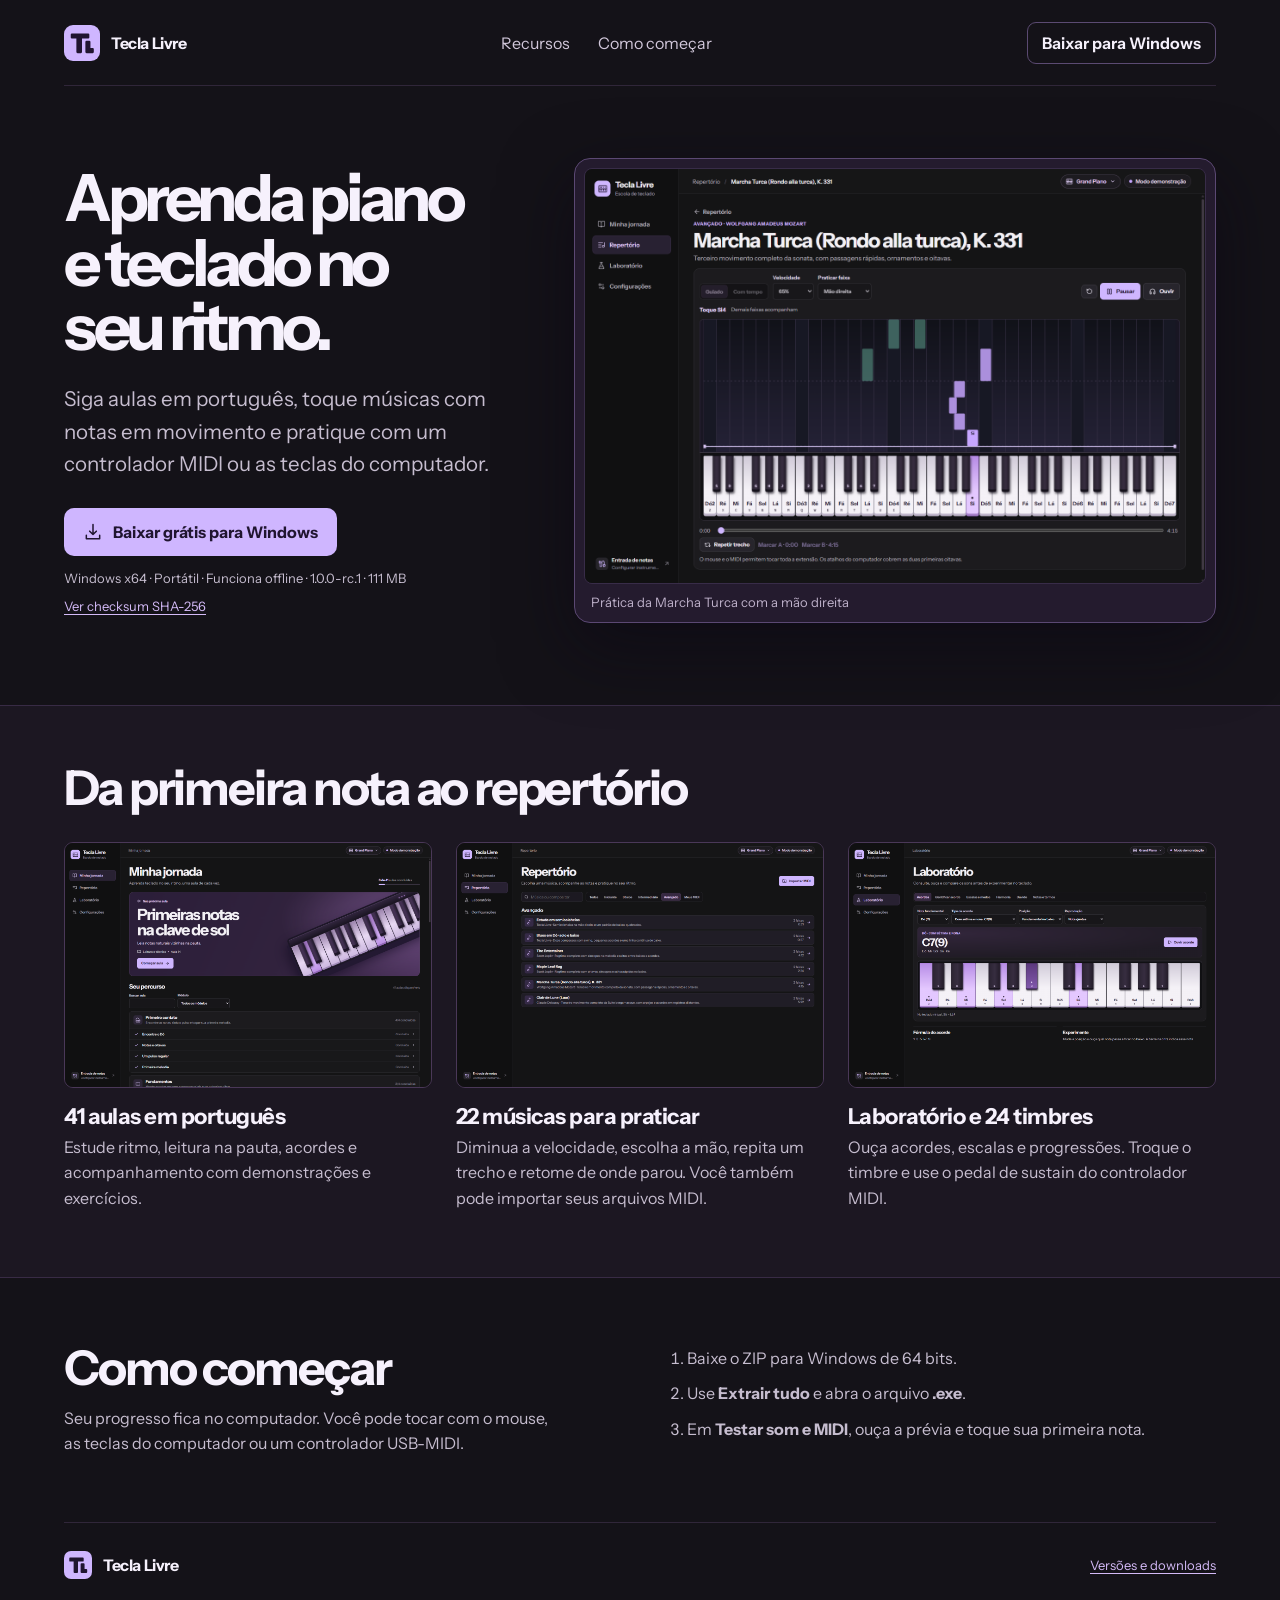
==== index.html @ a02092b2 "Publica o site de distribuição do Tecla Livre" ====
<!doctype html>
<html lang="pt-BR">
<head>
  <meta charset="utf-8">
  <meta name="viewport" content="width=device-width, initial-scale=1">
  <meta name="theme-color" content="#141218">
  <meta name="description" content="Aprenda piano e teclado com 41 aulas em português, repertório guiado e suporte a MIDI. Baixe grátis para Windows.">
  <title>Tecla Livre — Piano e teclado para Windows</title>
  <link rel="icon" type="image/svg+xml" href="assets/marca.svg">
  <link rel="stylesheet" href="styles.css">
  <script src="release-info.js" defer></script>
  <script src="site.js" defer></script>
</head>
<body>
  <header class="site-header wrap">
    <a class="brand" href="#inicio"><img src="assets/marca.svg" width="36" height="36" alt=""> Tecla Livre</a>
    <nav aria-label="Navegação">
      <a href="#recursos">Recursos</a>
      <a href="#instalacao">Como começar</a>
    </nav>
    <a class="header-download" href="#baixar">Baixar para Windows</a>
  </header>

  <main id="inicio">
    <section class="hero wrap" aria-labelledby="title">
      <div class="hero-copy" id="baixar">
        <h1 id="title">Aprenda piano e teclado no seu ritmo.</h1>
        <p>Siga aulas em português, toque músicas com notas em movimento e pratique com um controlador MIDI ou as teclas do computador.</p>
        <a class="download" data-download href="#instalacao">
          <svg width="20" height="20" viewBox="0 0 24 24" fill="none" stroke="currentColor" stroke-width="1.8" stroke-linecap="round" stroke-linejoin="round" aria-hidden="true"><path d="M12 3v12m-4-4 4 4 4-4M4 16v4h16v-4"/></svg>
          Baixar grátis para Windows
        </a>
        <p class="download-meta">Windows x64 · Portátil · Funciona offline <span data-version></span></p>
        <a class="text-link" data-checksum href="#instalacao">Ver checksum SHA-256</a>
      </div>
      <figure class="hero-image">
        <img src="assets/marcha-turca.png" width="1440" height="960" alt="Marcha Turca em modo guiado, com notas coloridas descendo sobre o teclado virtual">
        <figcaption>Prática da Marcha Turca com a mão direita</figcaption>
      </figure>
    </section>

    <section class="features" id="recursos">
      <div class="wrap">
        <h2>Da primeira nota ao repertório</h2>
        <div class="feature-grid">
          <article>
            <img src="assets/jornada.png" width="1440" height="960" loading="lazy" alt="Minha jornada, com aulas organizadas por módulos e progresso salvo">
            <h3>41 aulas em português</h3>
            <p>Estude ritmo, leitura na pauta, acordes e acompanhamento com demonstrações e exercícios.</p>
          </article>
          <article>
            <img src="assets/repertorio.png" width="1440" height="960" loading="lazy" alt="Repertório avançado com peças de Mozart, Debussy e Scott Joplin">
            <h3>22 músicas para praticar</h3>
            <p>Diminua a velocidade, escolha a mão, repita um trecho e retome de onde parou. Você também pode importar seus arquivos MIDI.</p>
          </article>
          <article>
            <img src="assets/acordes.png" width="1440" height="960" loading="lazy" alt="Laboratório com acorde de Dó com sétima e nona destacado no teclado">
            <h3>Laboratório e 24 timbres</h3>
            <p>Ouça acordes, escalas e progressões. Troque o timbre e use o pedal de sustain do controlador MIDI.</p>
          </article>
        </div>
      </div>
    </section>

    <section class="install wrap" id="instalacao" aria-labelledby="install-title">
      <div>
        <h2 id="install-title">Como começar</h2>
        <p>Seu progresso fica no computador. Você pode tocar com o mouse, as teclas do computador ou um controlador USB-MIDI.</p>
      </div>
      <ol>
        <li>Baixe o ZIP para Windows de 64 bits.</li>
        <li>Use <strong>Extrair tudo</strong> e abra o arquivo <strong>.exe</strong>.</li>
        <li>Em <strong>Testar som e MIDI</strong>, ouça a prévia e toque sua primeira nota.</li>
      </ol>
    </section>
  </main>
  <footer class="site-footer wrap"><a class="brand" href="#inicio"><img src="assets/marca.svg" width="28" height="28" alt=""> Tecla Livre</a><a class="text-link" data-release href="#baixar">Versões e downloads</a></footer>
</body>
</html>
---- styles.css ----
@font-face { font-family: Instrument Sans; src: url("assets/instrument-sans.woff2") format("woff2"); font-weight: 400 900; font-display: swap; }
:root { color-scheme: dark; font-family: "Instrument Sans", system-ui, sans-serif; background: #141218; color: #f6f1fc; scroll-behavior: smooth; }
* { box-sizing: border-box; }
body { margin: 0; }
a { color: inherit; text-decoration: none; }
a:focus-visible { outline: 3px solid #ddcaff; outline-offset: 5px; }
img { display: block; max-width: 100%; }
.wrap { width: min(90%, 1280px); margin-inline: auto; }
.site-header, .site-footer { display: flex; align-items: center; gap: 32px; justify-content: space-between; min-height: 86px; }
.site-header { border-bottom: 1px solid #302639; }
.site-header nav { display: flex; gap: 28px; color: #d1c7da; white-space: nowrap; }
.site-header nav a:hover, .text-link:hover { color: #fff; }
.brand { display: inline-flex; align-items: center; gap: 11px; font-weight: 750; white-space: nowrap; letter-spacing: -.025em; }
.header-download { border: 1px solid #5b4a72; border-radius: 9px; padding: 10px 14px; font-weight: 650; }
.header-download:hover { background: #30233f; }
.hero { display: grid; grid-template-columns: minmax(0, 5fr) minmax(0, 7fr); gap: clamp(28px, 4vw, 68px); align-items: center; padding: 68px 0 78px; }
.hero-copy { padding: 12px 0; }
h1, h2, h3, p, figure { margin: 0; }
h1, h2, h3 { text-wrap: balance; }
h1 { font-size: clamp(44px, 5.1vw, 77px); line-height: .99; letter-spacing: -.068em; font-weight: 780; }
h2 { font-size: clamp(32px, 4vw, 48px); line-height: 1.06; letter-spacing: -.044em; }
p, ol { line-height: 1.6; color: #c6bdcf; }
.hero-copy > p:first-of-type { font-size: clamp(16px, 1.6vw, 21px); margin: 23px 0 27px; max-width: 38ch; }
.download { display: inline-flex; align-items: center; gap: 10px; padding: 14px 19px; border-radius: 10px; background: #cfb6ff; color: #201530; font-weight: 760; }
.download:hover { background: #e2d0ff; }
.hero-copy .download-meta { font-size: 13px; margin: 12px 0 6px; }
.text-link { font-size: 13px; color: #d4baf7; text-underline-offset: 3px; text-decoration: underline; }
.hero-image { padding: 9px 9px 0; border: 1px solid #5b4873; border-radius: 16px; background: #241b2e; box-shadow: 0 23px 70px #0b071390; }
.hero-image img { width: 100%; height: auto; border-radius: 8px; border: 1px solid #382c48; }
.hero-image figcaption { padding: 10px 7px 12px; color: #beb1ca; font-size: 13px; }
.features { padding: 57px 0 65px; background: #1c1722; border-block: 1px solid #382b45; }
.features h2 { margin-bottom: 28px; }
.feature-grid { display: grid; grid-template-columns: repeat(3, minmax(0, 1fr)); gap: 24px; }
.feature-grid article img { width: 100%; height: auto; border: 1px solid #4a3858; border-radius: 9px; }
.feature-grid h3 { font-size: 22px; letter-spacing: -.023em; margin: 15px 0 5px; }
.install { display: grid; grid-template-columns: 1fr 1fr; gap: 52px; padding: 65px 0; align-items: start; }
.install p { margin-top: 12px; max-width: 45ch; }
.install ol { margin: 0; padding: 3px 0 0 21px; }
.install li + li { margin-top: 10px; }
.site-footer { border-top: 1px solid #302639; }
@media (max-width: 850px) {
  .site-header nav { display: none; }
  .hero { grid-template-columns: 1fr; padding: 35px 0 44px; }
  .hero-copy > p:first-of-type { max-width: 52ch; }
  .feature-grid { grid-template-columns: 1fr; gap: 28px; }
  .features { padding: 39px 0 45px; }
  .install { grid-template-columns: 1fr; gap: 16px; padding: 42px 0; }
}
@media (max-width: 400px) { .header-download { font-size: 13px; padding-inline: 8px; } .site-header { gap: 12px; } }
@media (prefers-reduced-motion: reduce) { :root { scroll-behavior: auto; } }
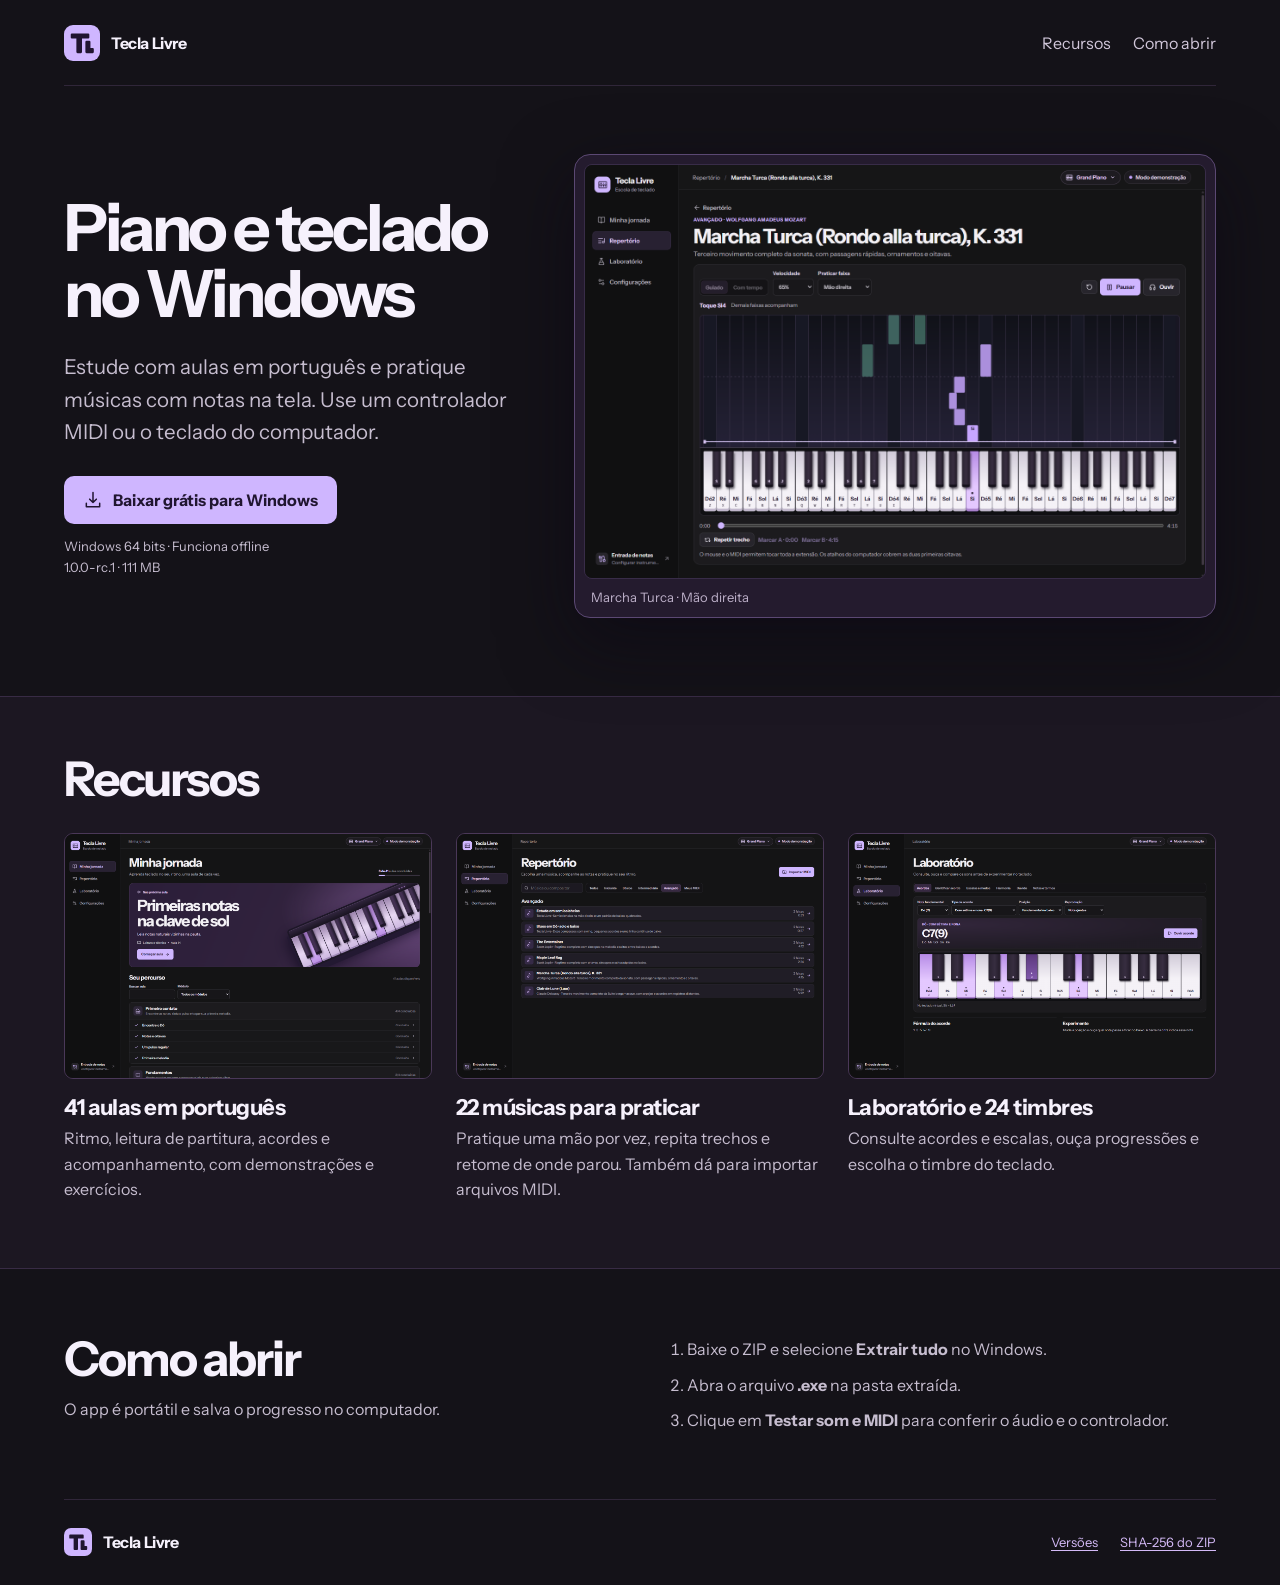
==== commit d85a9032: "Simplifica o texto da página de download" ====
--- a/index.html
+++ b/index.html
@@ -4,7 +4,7 @@
   <meta charset="utf-8">
   <meta name="viewport" content="width=device-width, initial-scale=1">
   <meta name="theme-color" content="#141218">
-  <meta name="description" content="Aprenda piano e teclado com 41 aulas em português, repertório guiado e suporte a MIDI. Baixe grátis para Windows.">
+  <meta name="description" content="App gratuito de piano e teclado para Windows. Inclui 41 aulas em português, 22 músicas para praticar e suporte a controladores MIDI.">
   <title>Tecla Livre — Piano e teclado para Windows</title>
   <link rel="icon" type="image/svg+xml" href="assets/marca.svg">
   <link rel="stylesheet" href="styles.css">
@@ -16,47 +16,46 @@
     <a class="brand" href="#inicio"><img src="assets/marca.svg" width="36" height="36" alt=""> Tecla Livre</a>
     <nav aria-label="Navegação">
       <a href="#recursos">Recursos</a>
-      <a href="#instalacao">Como começar</a>
+      <a href="#instalacao">Como abrir</a>
     </nav>
-    <a class="header-download" href="#baixar">Baixar para Windows</a>
   </header>
 
   <main id="inicio">
     <section class="hero wrap" aria-labelledby="title">
-      <div class="hero-copy" id="baixar">
-        <h1 id="title">Aprenda piano e teclado no seu ritmo.</h1>
-        <p>Siga aulas em português, toque músicas com notas em movimento e pratique com um controlador MIDI ou as teclas do computador.</p>
+      <div class="hero-copy">
+        <h1 id="title">Piano e teclado no Windows</h1>
+        <p>Estude com aulas em português e pratique músicas com notas na tela. Use um controlador MIDI ou o teclado do computador.</p>
         <a class="download" data-download href="#instalacao">
           <svg width="20" height="20" viewBox="0 0 24 24" fill="none" stroke="currentColor" stroke-width="1.8" stroke-linecap="round" stroke-linejoin="round" aria-hidden="true"><path d="M12 3v12m-4-4 4 4 4-4M4 16v4h16v-4"/></svg>
           Baixar grátis para Windows
         </a>
-        <p class="download-meta">Windows x64 · Portátil · Funciona offline <span data-version></span></p>
-        <a class="text-link" data-checksum href="#instalacao">Ver checksum SHA-256</a>
+        <p class="download-meta">Windows 64 bits · Funciona offline</p>
+        <p class="download-version" data-version></p>
       </div>
       <figure class="hero-image">
         <img src="assets/marcha-turca.png" width="1440" height="960" alt="Marcha Turca em modo guiado, com notas coloridas descendo sobre o teclado virtual">
-        <figcaption>Prática da Marcha Turca com a mão direita</figcaption>
+        <figcaption>Marcha Turca · Mão direita</figcaption>
       </figure>
     </section>
 
     <section class="features" id="recursos">
       <div class="wrap">
-        <h2>Da primeira nota ao repertório</h2>
+        <h2>Recursos</h2>
         <div class="feature-grid">
           <article>
             <img src="assets/jornada.png" width="1440" height="960" loading="lazy" alt="Minha jornada, com aulas organizadas por módulos e progresso salvo">
             <h3>41 aulas em português</h3>
-            <p>Estude ritmo, leitura na pauta, acordes e acompanhamento com demonstrações e exercícios.</p>
+            <p>Ritmo, leitura de partitura, acordes e acompanhamento, com demonstrações e exercícios.</p>
           </article>
           <article>
             <img src="assets/repertorio.png" width="1440" height="960" loading="lazy" alt="Repertório avançado com peças de Mozart, Debussy e Scott Joplin">
             <h3>22 músicas para praticar</h3>
-            <p>Diminua a velocidade, escolha a mão, repita um trecho e retome de onde parou. Você também pode importar seus arquivos MIDI.</p>
+            <p>Pratique uma mão por vez, repita trechos e retome de onde parou. Também dá para importar arquivos MIDI.</p>
           </article>
           <article>
             <img src="assets/acordes.png" width="1440" height="960" loading="lazy" alt="Laboratório com acorde de Dó com sétima e nona destacado no teclado">
             <h3>Laboratório e 24 timbres</h3>
-            <p>Ouça acordes, escalas e progressões. Troque o timbre e use o pedal de sustain do controlador MIDI.</p>
+            <p>Consulte acordes e escalas, ouça progressões e escolha o timbre do teclado.</p>
           </article>
         </div>
       </div>
@@ -64,16 +63,22 @@
 
     <section class="install wrap" id="instalacao" aria-labelledby="install-title">
       <div>
-        <h2 id="install-title">Como começar</h2>
-        <p>Seu progresso fica no computador. Você pode tocar com o mouse, as teclas do computador ou um controlador USB-MIDI.</p>
+        <h2 id="install-title">Como abrir</h2>
+        <p>O app é portátil e salva o progresso no computador.</p>
       </div>
       <ol>
-        <li>Baixe o ZIP para Windows de 64 bits.</li>
-        <li>Use <strong>Extrair tudo</strong> e abra o arquivo <strong>.exe</strong>.</li>
-        <li>Em <strong>Testar som e MIDI</strong>, ouça a prévia e toque sua primeira nota.</li>
+        <li>Baixe o ZIP e selecione <strong>Extrair tudo</strong> no Windows.</li>
+        <li>Abra o arquivo <strong>.exe</strong> na pasta extraída.</li>
+        <li>Clique em <strong>Testar som e MIDI</strong> para conferir o áudio e o controlador.</li>
       </ol>
     </section>
   </main>
-  <footer class="site-footer wrap"><a class="brand" href="#inicio"><img src="assets/marca.svg" width="28" height="28" alt=""> Tecla Livre</a><a class="text-link" data-release href="#baixar">Versões e downloads</a></footer>
+  <footer class="site-footer wrap">
+    <a class="brand" href="#inicio"><img src="assets/marca.svg" width="28" height="28" alt=""> Tecla Livre</a>
+    <nav aria-label="Arquivos da versão">
+      <a class="text-link" data-release href="https://github.com/diozhn/tecla-livre-download/releases">Versões</a>
+      <a class="text-link" data-checksum href="https://github.com/diozhn/tecla-livre-download/releases">SHA-256 do ZIP</a>
+    </nav>
+  </footer>
 </body>
 </html>
--- a/styles.css
+++ b/styles.css
@@ -8,22 +8,21 @@
 .wrap { width: min(90%, 1280px); margin-inline: auto; }
 .site-header, .site-footer { display: flex; align-items: center; gap: 32px; justify-content: space-between; min-height: 86px; }
 .site-header { border-bottom: 1px solid #302639; }
-.site-header nav { display: flex; gap: 28px; color: #d1c7da; white-space: nowrap; }
+.site-header nav, .site-footer nav { display: flex; gap: 22px; color: #d1c7da; white-space: nowrap; }
 .site-header nav a:hover, .text-link:hover { color: #fff; }
 .brand { display: inline-flex; align-items: center; gap: 11px; font-weight: 750; white-space: nowrap; letter-spacing: -.025em; }
-.header-download { border: 1px solid #5b4a72; border-radius: 9px; padding: 10px 14px; font-weight: 650; }
-.header-download:hover { background: #30233f; }
 .hero { display: grid; grid-template-columns: minmax(0, 5fr) minmax(0, 7fr); gap: clamp(28px, 4vw, 68px); align-items: center; padding: 68px 0 78px; }
 .hero-copy { padding: 12px 0; }
 h1, h2, h3, p, figure { margin: 0; }
 h1, h2, h3 { text-wrap: balance; }
-h1 { font-size: clamp(44px, 5.1vw, 77px); line-height: .99; letter-spacing: -.068em; font-weight: 780; }
+h1 { font-size: clamp(38px, 5.1vw, 77px); line-height: 1.02; letter-spacing: -.052em; font-weight: 780; }
 h2 { font-size: clamp(32px, 4vw, 48px); line-height: 1.06; letter-spacing: -.044em; }
 p, ol { line-height: 1.6; color: #c6bdcf; }
 .hero-copy > p:first-of-type { font-size: clamp(16px, 1.6vw, 21px); margin: 23px 0 27px; max-width: 38ch; }
 .download { display: inline-flex; align-items: center; gap: 10px; padding: 14px 19px; border-radius: 10px; background: #cfb6ff; color: #201530; font-weight: 760; }
 .download:hover { background: #e2d0ff; }
-.hero-copy .download-meta { font-size: 13px; margin: 12px 0 6px; }
+.download-meta, .download-version { font-size: 13px; }
+.download-meta { margin-top: 12px; }
 .text-link { font-size: 13px; color: #d4baf7; text-underline-offset: 3px; text-decoration: underline; }
 .hero-image { padding: 9px 9px 0; border: 1px solid #5b4873; border-radius: 16px; background: #241b2e; box-shadow: 0 23px 70px #0b071390; }
 .hero-image img { width: 100%; height: auto; border-radius: 8px; border: 1px solid #382c48; }
@@ -39,12 +38,14 @@
 .install li + li { margin-top: 10px; }
 .site-footer { border-top: 1px solid #302639; }
 @media (max-width: 850px) {
-  .site-header nav { display: none; }
   .hero { grid-template-columns: 1fr; padding: 35px 0 44px; }
   .hero-copy > p:first-of-type { max-width: 52ch; }
   .feature-grid { grid-template-columns: 1fr; gap: 28px; }
   .features { padding: 39px 0 45px; }
   .install { grid-template-columns: 1fr; gap: 16px; padding: 42px 0; }
 }
-@media (max-width: 400px) { .header-download { font-size: 13px; padding-inline: 8px; } .site-header { gap: 12px; } }
+@media (max-width: 400px) {
+  .site-header, .site-footer { gap: 12px; }
+  .site-header nav, .site-footer nav { gap: 14px; font-size: 13px; }
+}
 @media (prefers-reduced-motion: reduce) { :root { scroll-behavior: auto; } }
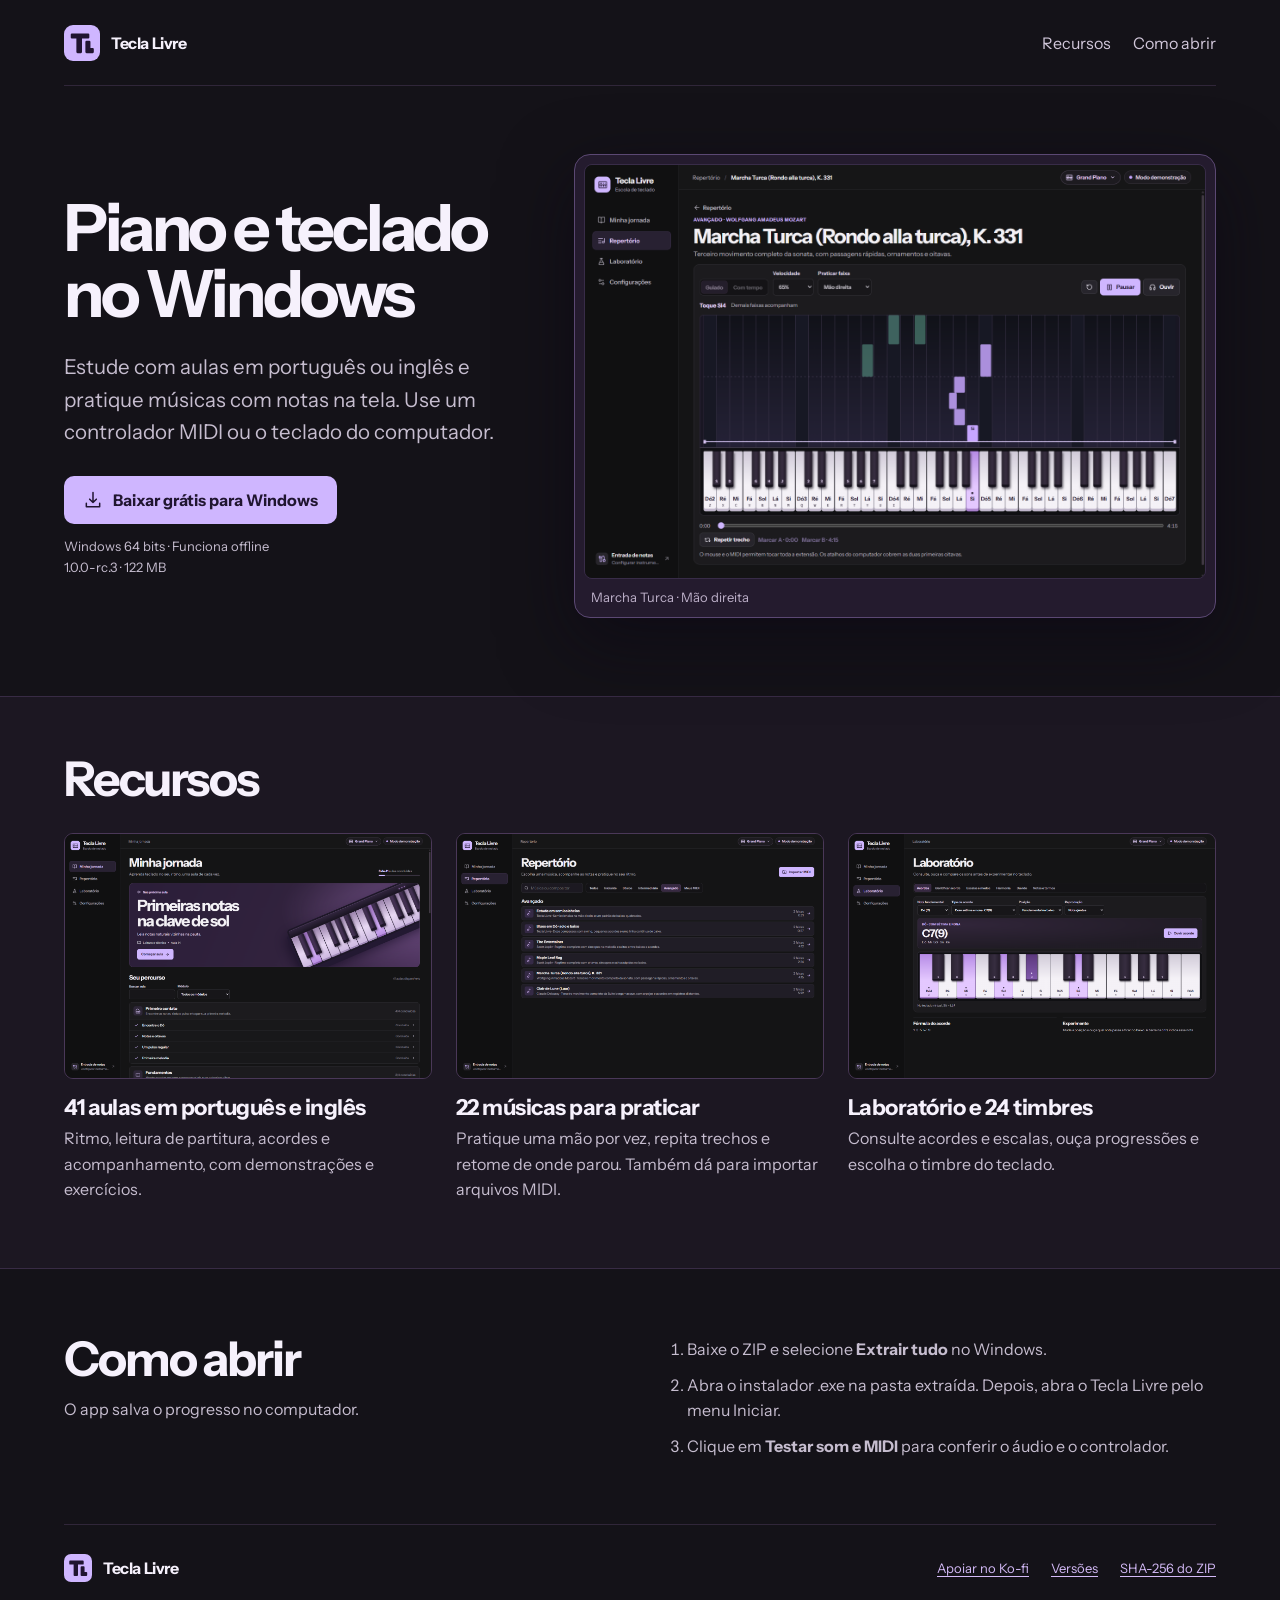
==== commit f045cc1f: "Atualiza o download do Tecla Livre e adiciona Ko-fi" ====
--- a/index.html
+++ b/index.html
@@ -24,7 +24,7 @@
     <section class="hero wrap" aria-labelledby="title">
       <div class="hero-copy">
         <h1 id="title">Piano e teclado no Windows</h1>
-        <p>Estude com aulas em português e pratique músicas com notas na tela. Use um controlador MIDI ou o teclado do computador.</p>
+        <p data-intro>Estude com aulas em português e pratique músicas com notas na tela. Use um controlador MIDI ou o teclado do computador.</p>
         <a class="download" data-download href="#instalacao">
           <svg width="20" height="20" viewBox="0 0 24 24" fill="none" stroke="currentColor" stroke-width="1.8" stroke-linecap="round" stroke-linejoin="round" aria-hidden="true"><path d="M12 3v12m-4-4 4 4 4-4M4 16v4h16v-4"/></svg>
           Baixar grátis para Windows
@@ -44,7 +44,7 @@
         <div class="feature-grid">
           <article>
             <img src="assets/jornada.png" width="1440" height="960" loading="lazy" alt="Minha jornada, com aulas organizadas por módulos e progresso salvo">
-            <h3>41 aulas em português</h3>
+            <h3 data-lessons>41 aulas em português</h3>
             <p>Ritmo, leitura de partitura, acordes e acompanhamento, com demonstrações e exercícios.</p>
           </article>
           <article>
@@ -64,18 +64,19 @@
     <section class="install wrap" id="instalacao" aria-labelledby="install-title">
       <div>
         <h2 id="install-title">Como abrir</h2>
-        <p>O app é portátil e salva o progresso no computador.</p>
+        <p>O app salva o progresso no computador.</p>
       </div>
       <ol>
         <li>Baixe o ZIP e selecione <strong>Extrair tudo</strong> no Windows.</li>
-        <li>Abra o arquivo <strong>.exe</strong> na pasta extraída.</li>
+        <li data-install-run>Abra o arquivo <strong>.exe</strong> na pasta extraída e siga as instruções na tela.</li>
         <li>Clique em <strong>Testar som e MIDI</strong> para conferir o áudio e o controlador.</li>
       </ol>
     </section>
   </main>
   <footer class="site-footer wrap">
     <a class="brand" href="#inicio"><img src="assets/marca.svg" width="28" height="28" alt=""> Tecla Livre</a>
-    <nav aria-label="Arquivos da versão">
+    <nav aria-label="Links do projeto">
+      <a class="text-link" href="https://ko-fi.com/diozhn" target="_blank" rel="noopener noreferrer">Apoiar no Ko-fi</a>
       <a class="text-link" data-release href="https://github.com/diozhn/tecla-livre-download/releases">Versões</a>
       <a class="text-link" data-checksum href="https://github.com/diozhn/tecla-livre-download/releases">SHA-256 do ZIP</a>
     </nav>
--- a/styles.css
+++ b/styles.css
@@ -37,12 +37,14 @@
 .install ol { margin: 0; padding: 3px 0 0 21px; }
 .install li + li { margin-top: 10px; }
 .site-footer { border-top: 1px solid #302639; }
+.site-footer nav { flex-wrap: wrap; }
 @media (max-width: 850px) {
   .hero { grid-template-columns: 1fr; padding: 35px 0 44px; }
   .hero-copy > p:first-of-type { max-width: 52ch; }
   .feature-grid { grid-template-columns: 1fr; gap: 28px; }
   .features { padding: 39px 0 45px; }
   .install { grid-template-columns: 1fr; gap: 16px; padding: 42px 0; }
+  .site-footer { flex-wrap: wrap; gap: 16px; padding-block: 20px; }
 }
 @media (max-width: 400px) {
   .site-header, .site-footer { gap: 12px; }
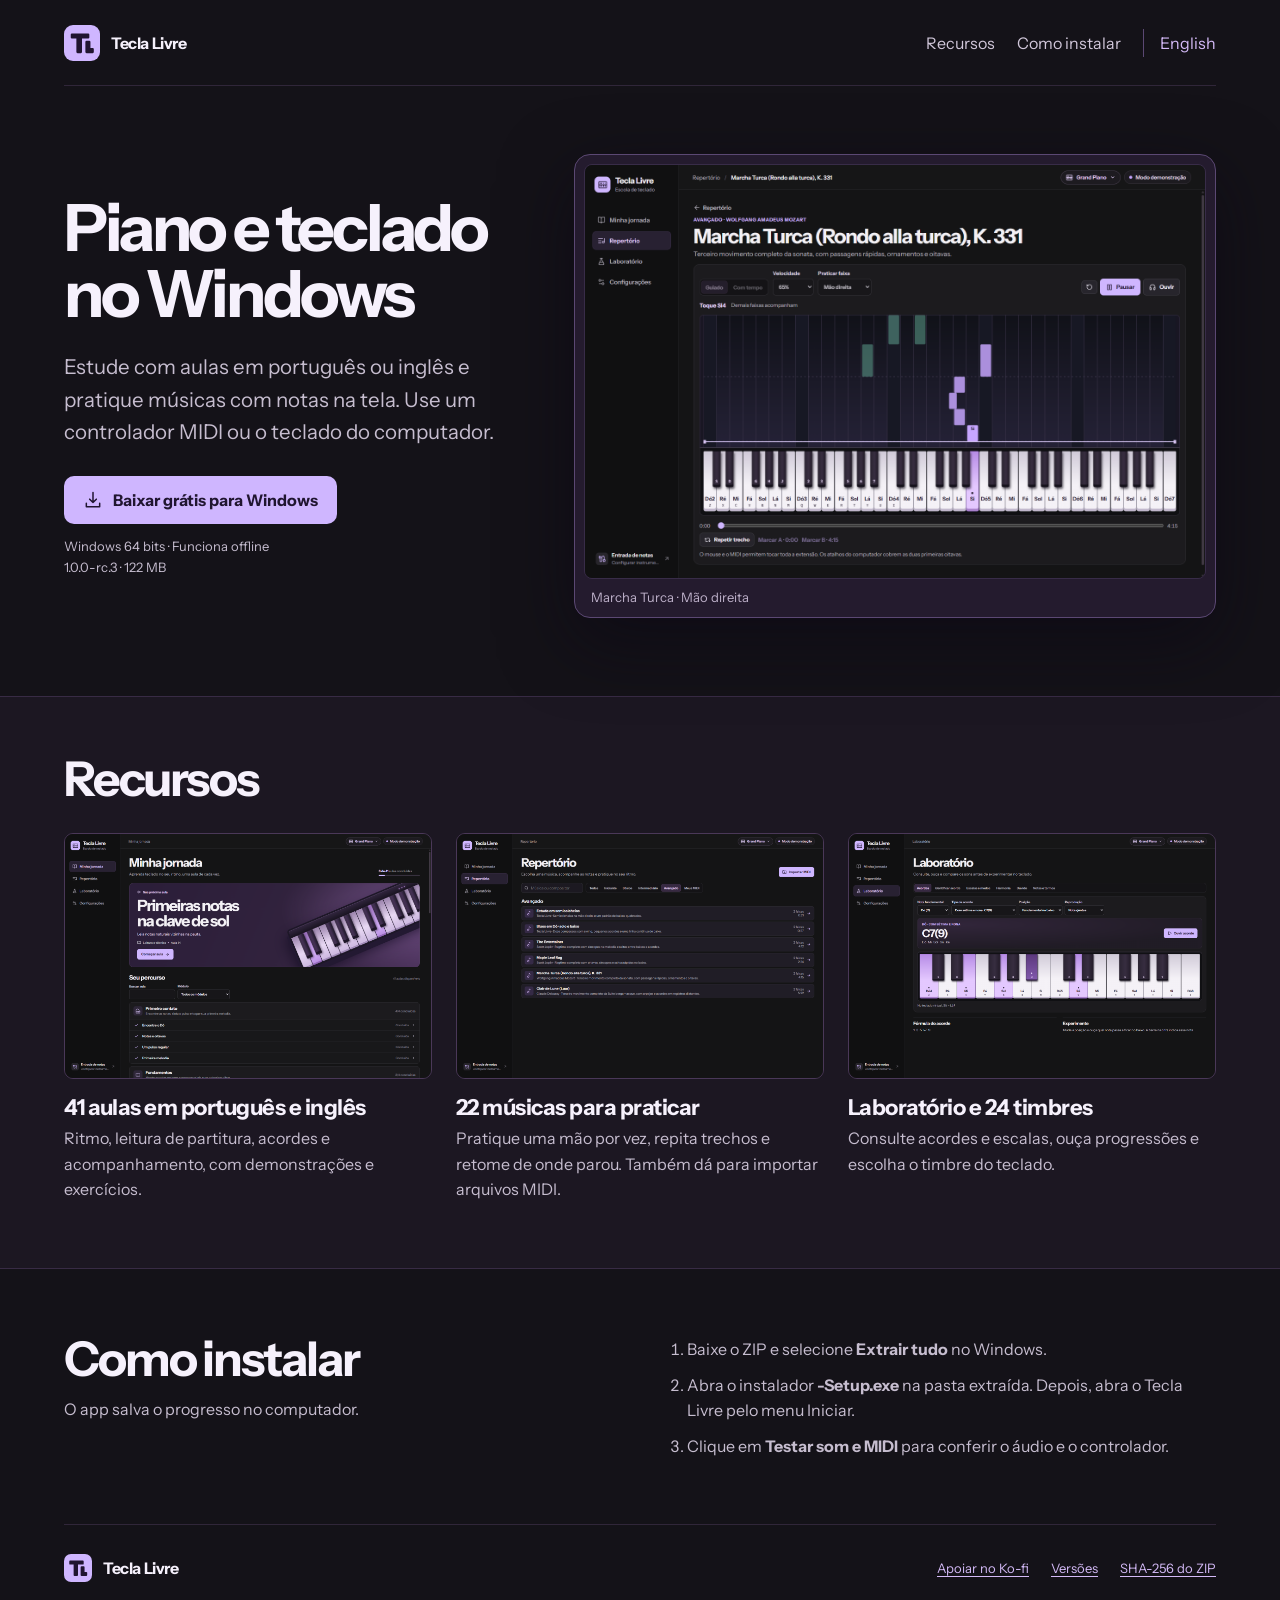
==== commit 12df6573: "Adiciona versão em inglês da página oficial" ====
--- a/index.html
+++ b/index.html
@@ -4,8 +4,12 @@
   <meta charset="utf-8">
   <meta name="viewport" content="width=device-width, initial-scale=1">
   <meta name="theme-color" content="#141218">
-  <meta name="description" content="App gratuito de piano e teclado para Windows. Inclui 41 aulas em português, 22 músicas para praticar e suporte a controladores MIDI.">
+  <meta name="description" content="App gratuito de piano e teclado para Windows. Inclui 41 aulas em português e inglês, 22 músicas para praticar e suporte a controladores MIDI.">
   <title>Tecla Livre — Piano e teclado para Windows</title>
+  <link rel="canonical" href="https://teclalivre.github.io/">
+  <link rel="alternate" hreflang="pt-BR" href="https://teclalivre.github.io/">
+  <link rel="alternate" hreflang="en-US" href="https://teclalivre.github.io/en/">
+  <link rel="alternate" hreflang="x-default" href="https://teclalivre.github.io/">
   <link rel="icon" type="image/svg+xml" href="assets/marca.svg">
   <link rel="stylesheet" href="styles.css">
   <script src="release-info.js" defer></script>
@@ -16,7 +20,8 @@
     <a class="brand" href="#inicio"><img src="assets/marca.svg" width="36" height="36" alt=""> Tecla Livre</a>
     <nav aria-label="Navegação">
       <a href="#recursos">Recursos</a>
-      <a href="#instalacao">Como abrir</a>
+      <a href="#instalacao">Como instalar</a>
+      <a class="language-link" href="en/" lang="en-US" hreflang="en-US">English</a>
     </nav>
   </header>
 
@@ -24,7 +29,7 @@
     <section class="hero wrap" aria-labelledby="title">
       <div class="hero-copy">
         <h1 id="title">Piano e teclado no Windows</h1>
-        <p data-intro>Estude com aulas em português e pratique músicas com notas na tela. Use um controlador MIDI ou o teclado do computador.</p>
+        <p>Estude com aulas em português ou inglês e pratique músicas com notas na tela. Use um controlador MIDI ou o teclado do computador.</p>
         <a class="download" data-download href="#instalacao">
           <svg width="20" height="20" viewBox="0 0 24 24" fill="none" stroke="currentColor" stroke-width="1.8" stroke-linecap="round" stroke-linejoin="round" aria-hidden="true"><path d="M12 3v12m-4-4 4 4 4-4M4 16v4h16v-4"/></svg>
           Baixar grátis para Windows
@@ -44,7 +49,7 @@
         <div class="feature-grid">
           <article>
             <img src="assets/jornada.png" width="1440" height="960" loading="lazy" alt="Minha jornada, com aulas organizadas por módulos e progresso salvo">
-            <h3 data-lessons>41 aulas em português</h3>
+            <h3>41 aulas em português e inglês</h3>
             <p>Ritmo, leitura de partitura, acordes e acompanhamento, com demonstrações e exercícios.</p>
           </article>
           <article>
@@ -63,12 +68,12 @@
 
     <section class="install wrap" id="instalacao" aria-labelledby="install-title">
       <div>
-        <h2 id="install-title">Como abrir</h2>
+        <h2 id="install-title">Como instalar</h2>
         <p>O app salva o progresso no computador.</p>
       </div>
       <ol>
         <li>Baixe o ZIP e selecione <strong>Extrair tudo</strong> no Windows.</li>
-        <li data-install-run>Abra o arquivo <strong>.exe</strong> na pasta extraída e siga as instruções na tela.</li>
+        <li>Abra o instalador <strong>-Setup.exe</strong> na pasta extraída. Depois, abra o Tecla Livre pelo menu Iniciar.</li>
         <li>Clique em <strong>Testar som e MIDI</strong> para conferir o áudio e o controlador.</li>
       </ol>
     </section>
--- a/styles.css
+++ b/styles.css
@@ -9,7 +9,9 @@
 .site-header, .site-footer { display: flex; align-items: center; gap: 32px; justify-content: space-between; min-height: 86px; }
 .site-header { border-bottom: 1px solid #302639; }
 .site-header nav, .site-footer nav { display: flex; gap: 22px; color: #d1c7da; white-space: nowrap; }
+.site-header nav { align-items: center; }
 .site-header nav a:hover, .text-link:hover { color: #fff; }
+.language-link { padding: 4px 0 4px 16px; border-inline-start: 1px solid #5b4873; color: #d4baf7; }
 .brand { display: inline-flex; align-items: center; gap: 11px; font-weight: 750; white-space: nowrap; letter-spacing: -.025em; }
 .hero { display: grid; grid-template-columns: minmax(0, 5fr) minmax(0, 7fr); gap: clamp(28px, 4vw, 68px); align-items: center; padding: 68px 0 78px; }
 .hero-copy { padding: 12px 0; }
@@ -46,8 +48,9 @@
   .install { grid-template-columns: 1fr; gap: 16px; padding: 42px 0; }
   .site-footer { flex-wrap: wrap; gap: 16px; padding-block: 20px; }
 }
-@media (max-width: 400px) {
-  .site-header, .site-footer { gap: 12px; }
-  .site-header nav, .site-footer nav { gap: 14px; font-size: 13px; }
+@media (max-width: 520px) {
+  .site-header { flex-wrap: wrap; gap: 12px; padding-block: 16px; }
+  .site-header nav, .site-footer nav { flex-wrap: wrap; gap: 14px; font-size: 14px; }
+  .language-link { padding-inline-start: 14px; }
 }
 @media (prefers-reduced-motion: reduce) { :root { scroll-behavior: auto; } }
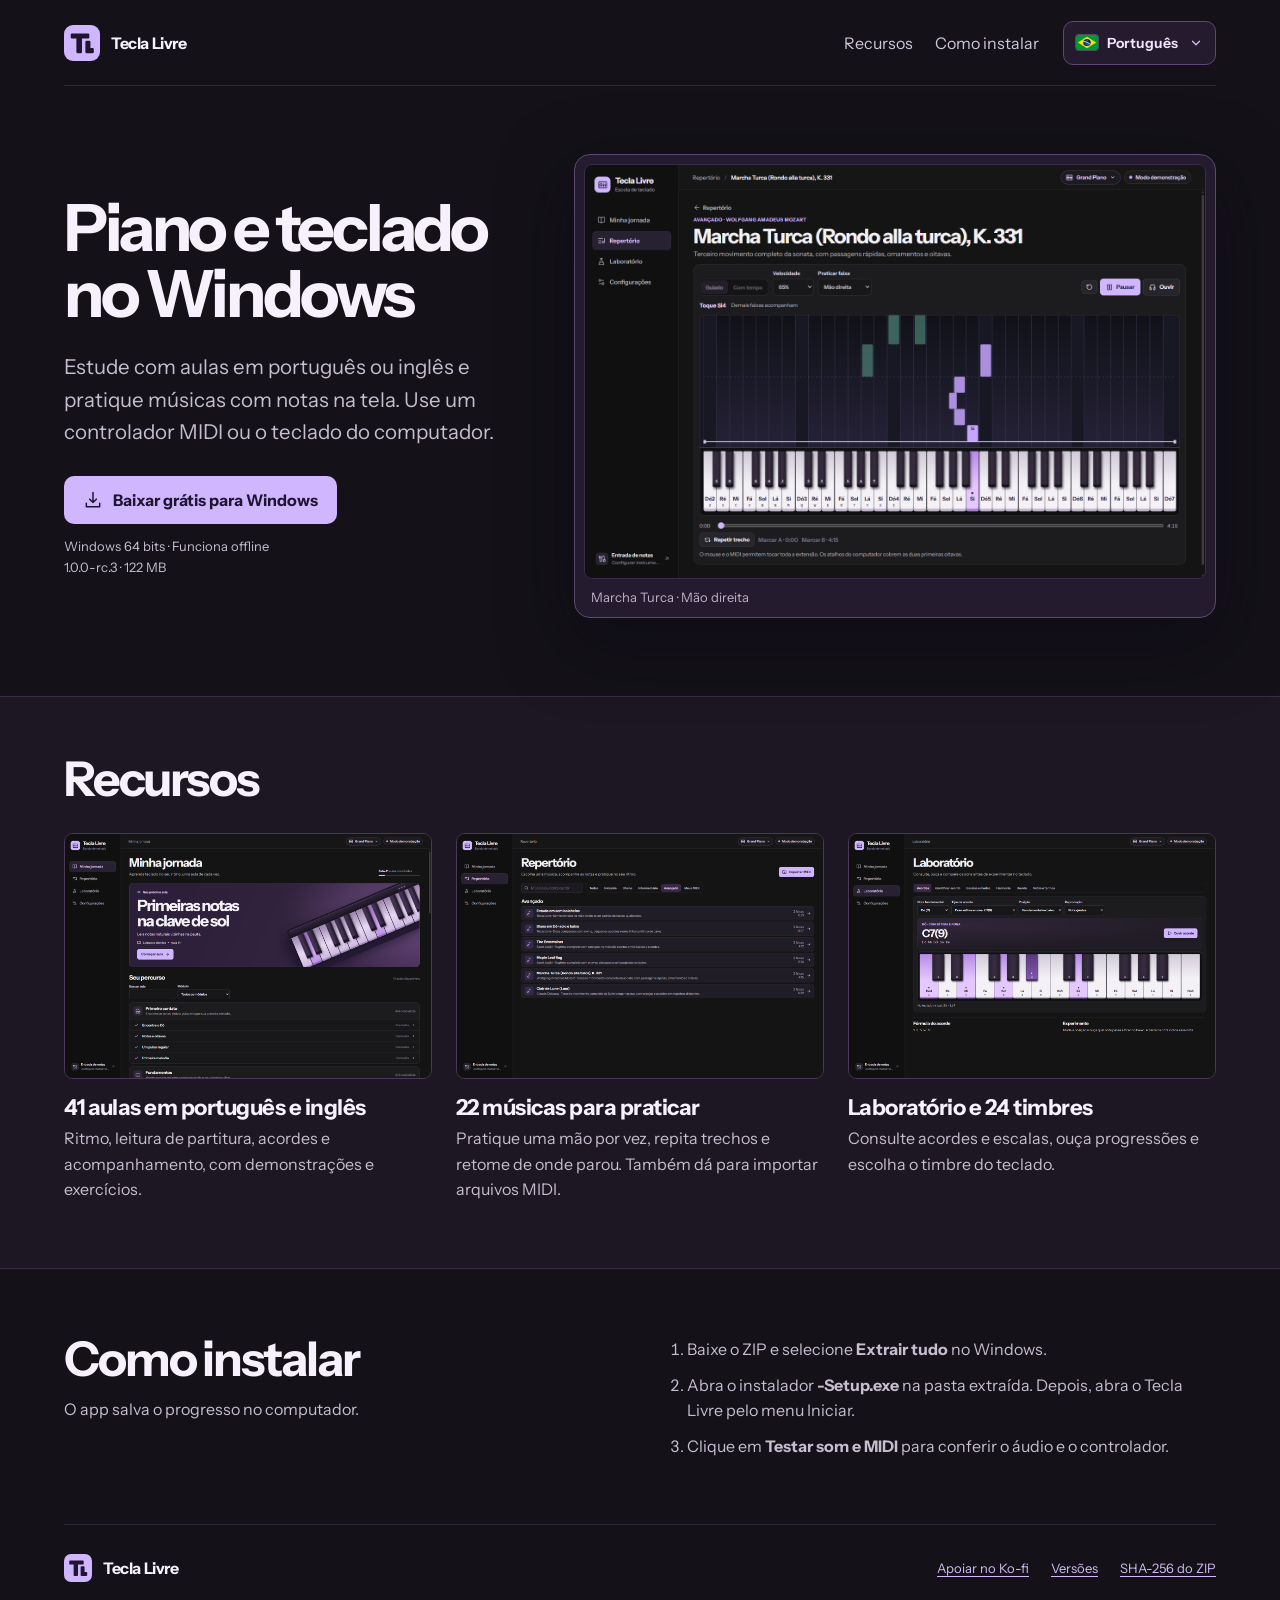
==== commit 6a10141f: "Destaca o seletor de idioma no cabeçalho" ====
--- a/index.html
+++ b/index.html
@@ -11,9 +11,9 @@
   <link rel="alternate" hreflang="en-US" href="https://teclalivre.github.io/en/">
   <link rel="alternate" hreflang="x-default" href="https://teclalivre.github.io/">
   <link rel="icon" type="image/svg+xml" href="assets/marca.svg">
-  <link rel="stylesheet" href="styles.css">
+  <link rel="stylesheet" href="styles.css?v=language-picker">
   <script src="release-info.js" defer></script>
-  <script src="site.js" defer></script>
+  <script src="site.js?v=language-picker" defer></script>
 </head>
 <body>
   <header class="site-header wrap">
@@ -21,8 +21,18 @@
     <nav aria-label="Navegação">
       <a href="#recursos">Recursos</a>
       <a href="#instalacao">Como instalar</a>
-      <a class="language-link" href="en/" lang="en-US" hreflang="en-US">English</a>
     </nav>
+    <details class="language-picker">
+      <summary aria-label="Idioma: Português (Brasil)">
+        <img class="language-flag" src="assets/flag-br.svg" width="22" height="15" alt="">
+        <span>Português</span>
+        <svg class="language-chevron" width="14" height="14" viewBox="0 0 16 16" fill="none" aria-hidden="true"><path d="m4 6 4 4 4-4" stroke="currentColor" stroke-width="1.5" stroke-linecap="round" stroke-linejoin="round"/></svg>
+      </summary>
+      <ul class="language-options" aria-label="Idiomas">
+        <li><a href="./?lang=pt-BR" lang="pt-BR" hreflang="pt-BR" aria-current="page"><img class="language-flag" src="assets/flag-br.svg" width="22" height="15" alt=""> Português (Brasil)</a></li>
+        <li><a href="en/?lang=en-US" lang="en-US" hreflang="en-US"><img class="language-flag" src="assets/flag-us.svg" width="22" height="15" alt=""> English (US)</a></li>
+      </ul>
+    </details>
   </header>
 
   <main id="inicio">
--- a/styles.css
+++ b/styles.css
@@ -6,12 +6,24 @@
 a:focus-visible { outline: 3px solid #ddcaff; outline-offset: 5px; }
 img { display: block; max-width: 100%; }
 .wrap { width: min(90%, 1280px); margin-inline: auto; }
-.site-header, .site-footer { display: flex; align-items: center; gap: 32px; justify-content: space-between; min-height: 86px; }
-.site-header { border-bottom: 1px solid #302639; }
+.site-footer { display: flex; align-items: center; gap: 32px; justify-content: space-between; min-height: 86px; }
+.site-header { display: grid; grid-template-columns: auto 1fr auto; align-items: center; gap: 24px; min-height: 86px; border-bottom: 1px solid #302639; }
 .site-header nav, .site-footer nav { display: flex; gap: 22px; color: #d1c7da; white-space: nowrap; }
-.site-header nav { align-items: center; }
+.site-header nav { align-items: center; justify-self: end; }
 .site-header nav a:hover, .text-link:hover { color: #fff; }
-.language-link { padding: 4px 0 4px 16px; border-inline-start: 1px solid #5b4873; color: #d4baf7; }
+.language-picker { position: relative; justify-self: end; z-index: 2; }
+.language-picker summary { display: flex; align-items: center; gap: 9px; min-height: 44px; padding: 0 12px; border: 1px solid #5b4873; border-radius: 10px; background: #241b2e; color: #f1e5ff; font-size: 14px; font-weight: 650; cursor: pointer; list-style: none; }
+.language-picker summary::-webkit-details-marker { display: none; }
+.language-picker summary:hover, .language-picker[open] summary { background: #30223f; border-color: #a486c5; }
+.language-picker summary:focus-visible { outline: 3px solid #ddcaff; outline-offset: 4px; }
+.language-flag { flex: none; border-radius: 3px; box-shadow: 0 0 0 1px #ffffff36; object-fit: cover; }
+.language-chevron { margin-inline-start: 2px; color: #d4baf7; }
+.language-picker[open] .language-chevron { transform: rotate(180deg); }
+.language-options { position: absolute; inset: calc(100% + 8px) 0 auto auto; min-width: 206px; margin: 0; padding: 5px; list-style: none; border: 1px solid #5b4873; border-radius: 12px; background: #241b2e; box-shadow: 0 12px 30px #0c0817aa; }
+.language-options a { display: flex; align-items: center; gap: 10px; min-height: 44px; padding: 0 10px; border-radius: 7px; font-size: 14px; white-space: nowrap; }
+.language-options a[aria-current] { background: #312242; color: #efe0ff; font-weight: 650; }
+.language-options a:hover { background: #3c2b50; }
+.language-options a:focus-visible { outline-offset: -2px; }
 .brand { display: inline-flex; align-items: center; gap: 11px; font-weight: 750; white-space: nowrap; letter-spacing: -.025em; }
 .hero { display: grid; grid-template-columns: minmax(0, 5fr) minmax(0, 7fr); gap: clamp(28px, 4vw, 68px); align-items: center; padding: 68px 0 78px; }
 .hero-copy { padding: 12px 0; }
@@ -49,8 +61,9 @@
   .site-footer { flex-wrap: wrap; gap: 16px; padding-block: 20px; }
 }
 @media (max-width: 520px) {
-  .site-header { flex-wrap: wrap; gap: 12px; padding-block: 16px; }
-  .site-header nav, .site-footer nav { flex-wrap: wrap; gap: 14px; font-size: 14px; }
-  .language-link { padding-inline-start: 14px; }
+  .site-header { grid-template-columns: 1fr auto; gap: 12px; padding-block: 14px; }
+  .site-header nav { grid-column: 1 / -1; grid-row: 2; justify-self: start; }
+  .language-picker { grid-column: 2; grid-row: 1; }
+  .site-header nav, .site-footer nav { flex-wrap: wrap; gap: 16px; font-size: 14px; }
 }
 @media (prefers-reduced-motion: reduce) { :root { scroll-behavior: auto; } }
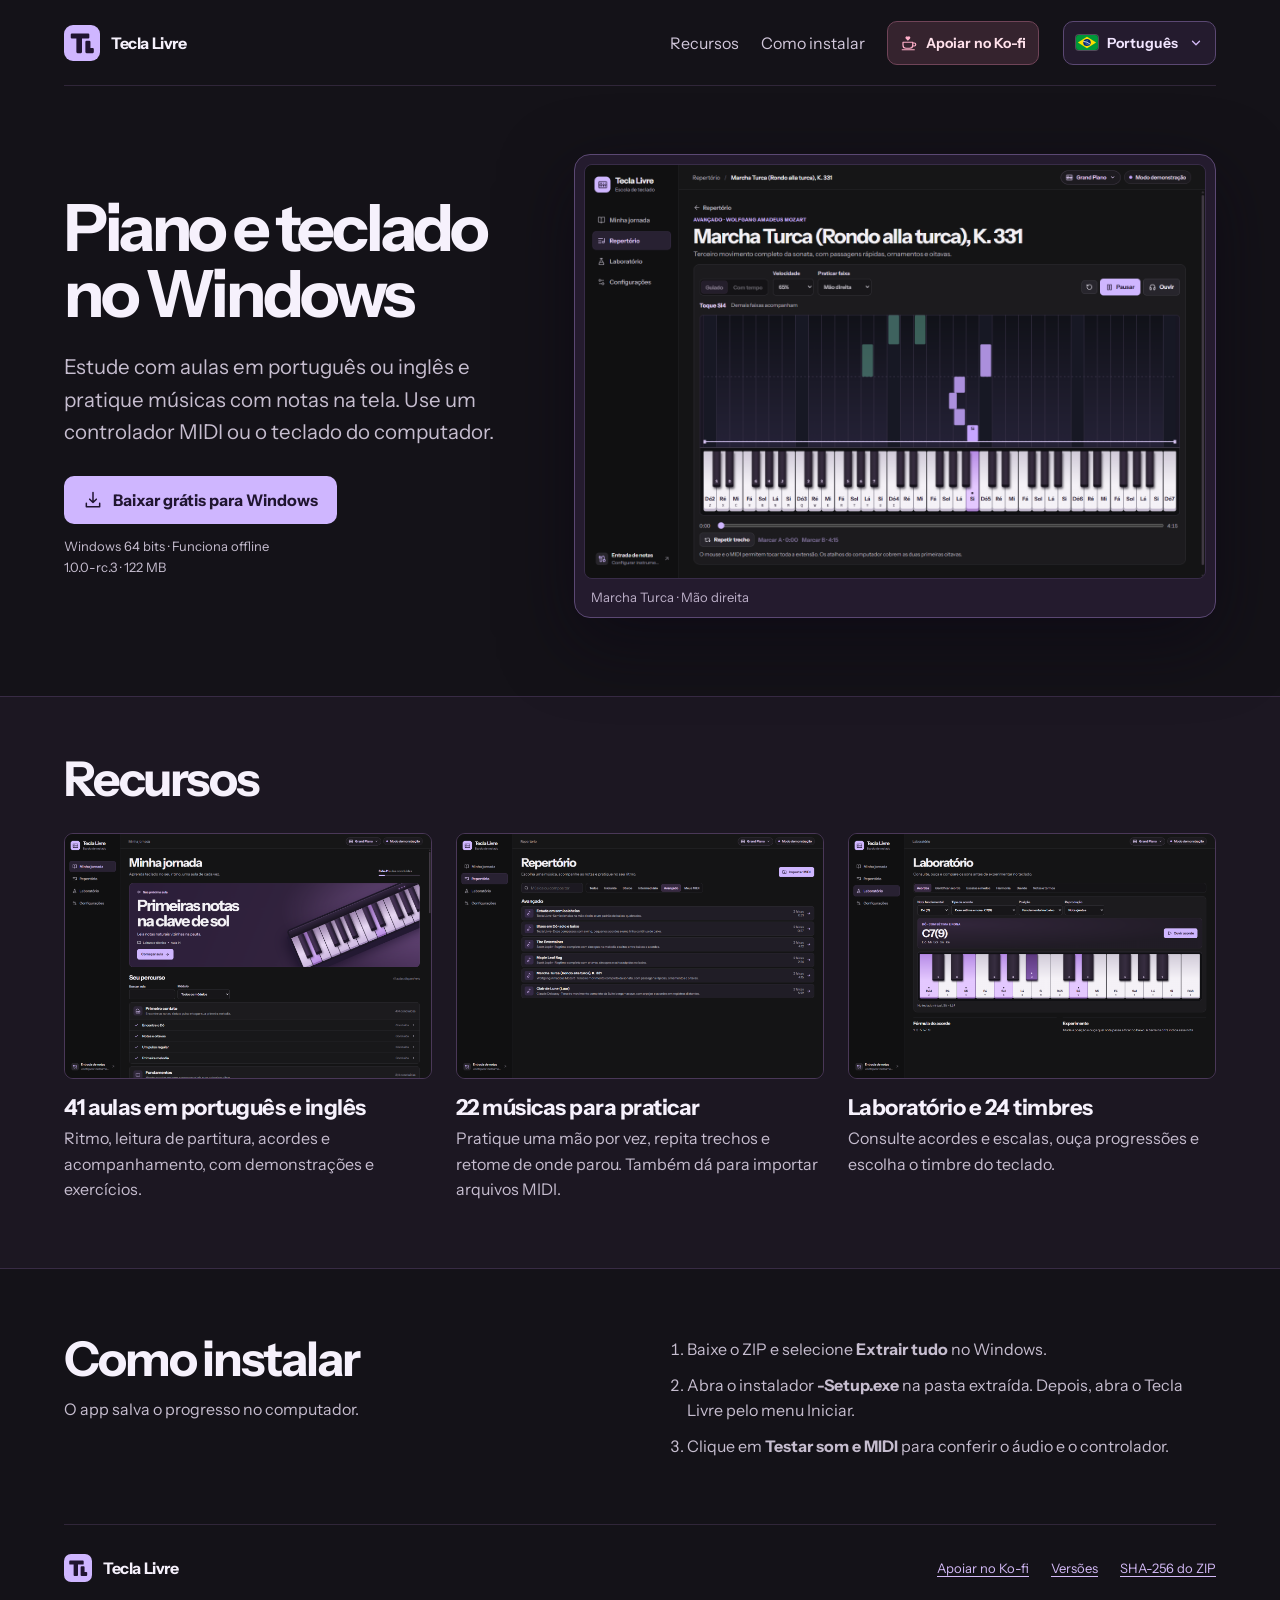
==== commit 9f714411: "Destaca o apoio pelo Ko-fi no cabeçalho" ====
--- a/index.html
+++ b/index.html
@@ -11,7 +11,7 @@
   <link rel="alternate" hreflang="en-US" href="https://teclalivre.github.io/en/">
   <link rel="alternate" hreflang="x-default" href="https://teclalivre.github.io/">
   <link rel="icon" type="image/svg+xml" href="assets/marca.svg">
-  <link rel="stylesheet" href="styles.css?v=language-picker">
+  <link rel="stylesheet" href="styles.css?v=support-button">
   <script src="release-info.js" defer></script>
   <script src="site.js?v=language-picker" defer></script>
 </head>
@@ -21,6 +21,13 @@
     <nav aria-label="Navegação">
       <a href="#recursos">Recursos</a>
       <a href="#instalacao">Como instalar</a>
+      <a class="support-button" href="https://ko-fi.com/diozhn" target="_blank" rel="noopener noreferrer" aria-label="Apoiar no Ko-fi">
+        <svg class="support-icon" width="18" height="18" viewBox="0 0 24 24" fill="none" aria-hidden="true">
+          <path d="M4 11h13v4a4 4 0 0 1-4 4H8a4 4 0 0 1-4-4v-4Zm13 1h2a2 2 0 0 1 0 4h-2M3 21h16" stroke="currentColor" stroke-width="1.6" stroke-linecap="round" stroke-linejoin="round"/>
+          <path d="M10.5 9 7.8 6.3a1.9 1.9 0 0 1 2.7-2.7 1.9 1.9 0 0 1 2.7 2.7Z" fill="currentColor"/>
+        </svg>
+        <span>Apoiar<span class="support-name"> no Ko-fi</span></span>
+      </a>
     </nav>
     <details class="language-picker">
       <summary aria-label="Idioma: Português (Brasil)">
@@ -29,8 +36,8 @@
         <svg class="language-chevron" width="14" height="14" viewBox="0 0 16 16" fill="none" aria-hidden="true"><path d="m4 6 4 4 4-4" stroke="currentColor" stroke-width="1.5" stroke-linecap="round" stroke-linejoin="round"/></svg>
       </summary>
       <ul class="language-options" aria-label="Idiomas">
-        <li><a href="./?lang=pt-BR" lang="pt-BR" hreflang="pt-BR" aria-current="page"><img class="language-flag" src="assets/flag-br.svg" width="22" height="15" alt=""> Português (Brasil)</a></li>
-        <li><a href="en/?lang=en-US" lang="en-US" hreflang="en-US"><img class="language-flag" src="assets/flag-us.svg" width="22" height="15" alt=""> English (US)</a></li>
+        <li><a href="./?lang=pt-BR&amp;v=apoio" lang="pt-BR" hreflang="pt-BR" aria-current="page"><img class="language-flag" src="assets/flag-br.svg" width="22" height="15" alt=""> Português (Brasil)</a></li>
+        <li><a href="en/?lang=en-US&amp;v=apoio" lang="en-US" hreflang="en-US"><img class="language-flag" src="assets/flag-us.svg" width="22" height="15" alt=""> English (US)</a></li>
       </ul>
     </details>
   </header>
--- a/styles.css
+++ b/styles.css
@@ -11,6 +11,9 @@
 .site-header nav, .site-footer nav { display: flex; gap: 22px; color: #d1c7da; white-space: nowrap; }
 .site-header nav { align-items: center; justify-self: end; }
 .site-header nav a:hover, .text-link:hover { color: #fff; }
+.support-button { display: inline-flex; align-items: center; gap: 8px; min-height: 44px; padding-inline: 12px; border: 1px solid #704458; border-radius: 10px; background: #35232e; color: #ffe1eb; font-size: 14px; font-weight: 650; }
+.support-icon { flex: none; color: #ffafc9; }
+.site-header .support-button:hover { border-color: #cf86a1; background: #492c3c; color: #fff4f8; }
 .language-picker { position: relative; justify-self: end; z-index: 2; }
 .language-picker summary { display: flex; align-items: center; gap: 9px; min-height: 44px; padding: 0 12px; border: 1px solid #5b4873; border-radius: 10px; background: #241b2e; color: #f1e5ff; font-size: 14px; font-weight: 650; cursor: pointer; list-style: none; }
 .language-picker summary::-webkit-details-marker { display: none; }
@@ -60,10 +63,14 @@
   .install { grid-template-columns: 1fr; gap: 16px; padding: 42px 0; }
   .site-footer { flex-wrap: wrap; gap: 16px; padding-block: 20px; }
 }
-@media (max-width: 520px) {
+@media (max-width: 760px) {
   .site-header { grid-template-columns: 1fr auto; gap: 12px; padding-block: 14px; }
-  .site-header nav { grid-column: 1 / -1; grid-row: 2; justify-self: start; }
+  .site-header nav { grid-column: 1 / -1; grid-row: 2; justify-self: stretch; }
   .language-picker { grid-column: 2; grid-row: 1; }
   .site-header nav, .site-footer nav { flex-wrap: wrap; gap: 16px; font-size: 14px; }
+  .support-button { margin-inline-start: auto; }
+}
+@media (max-width: 380px) {
+  .support-name { display: none; }
 }
 @media (prefers-reduced-motion: reduce) { :root { scroll-behavior: auto; } }
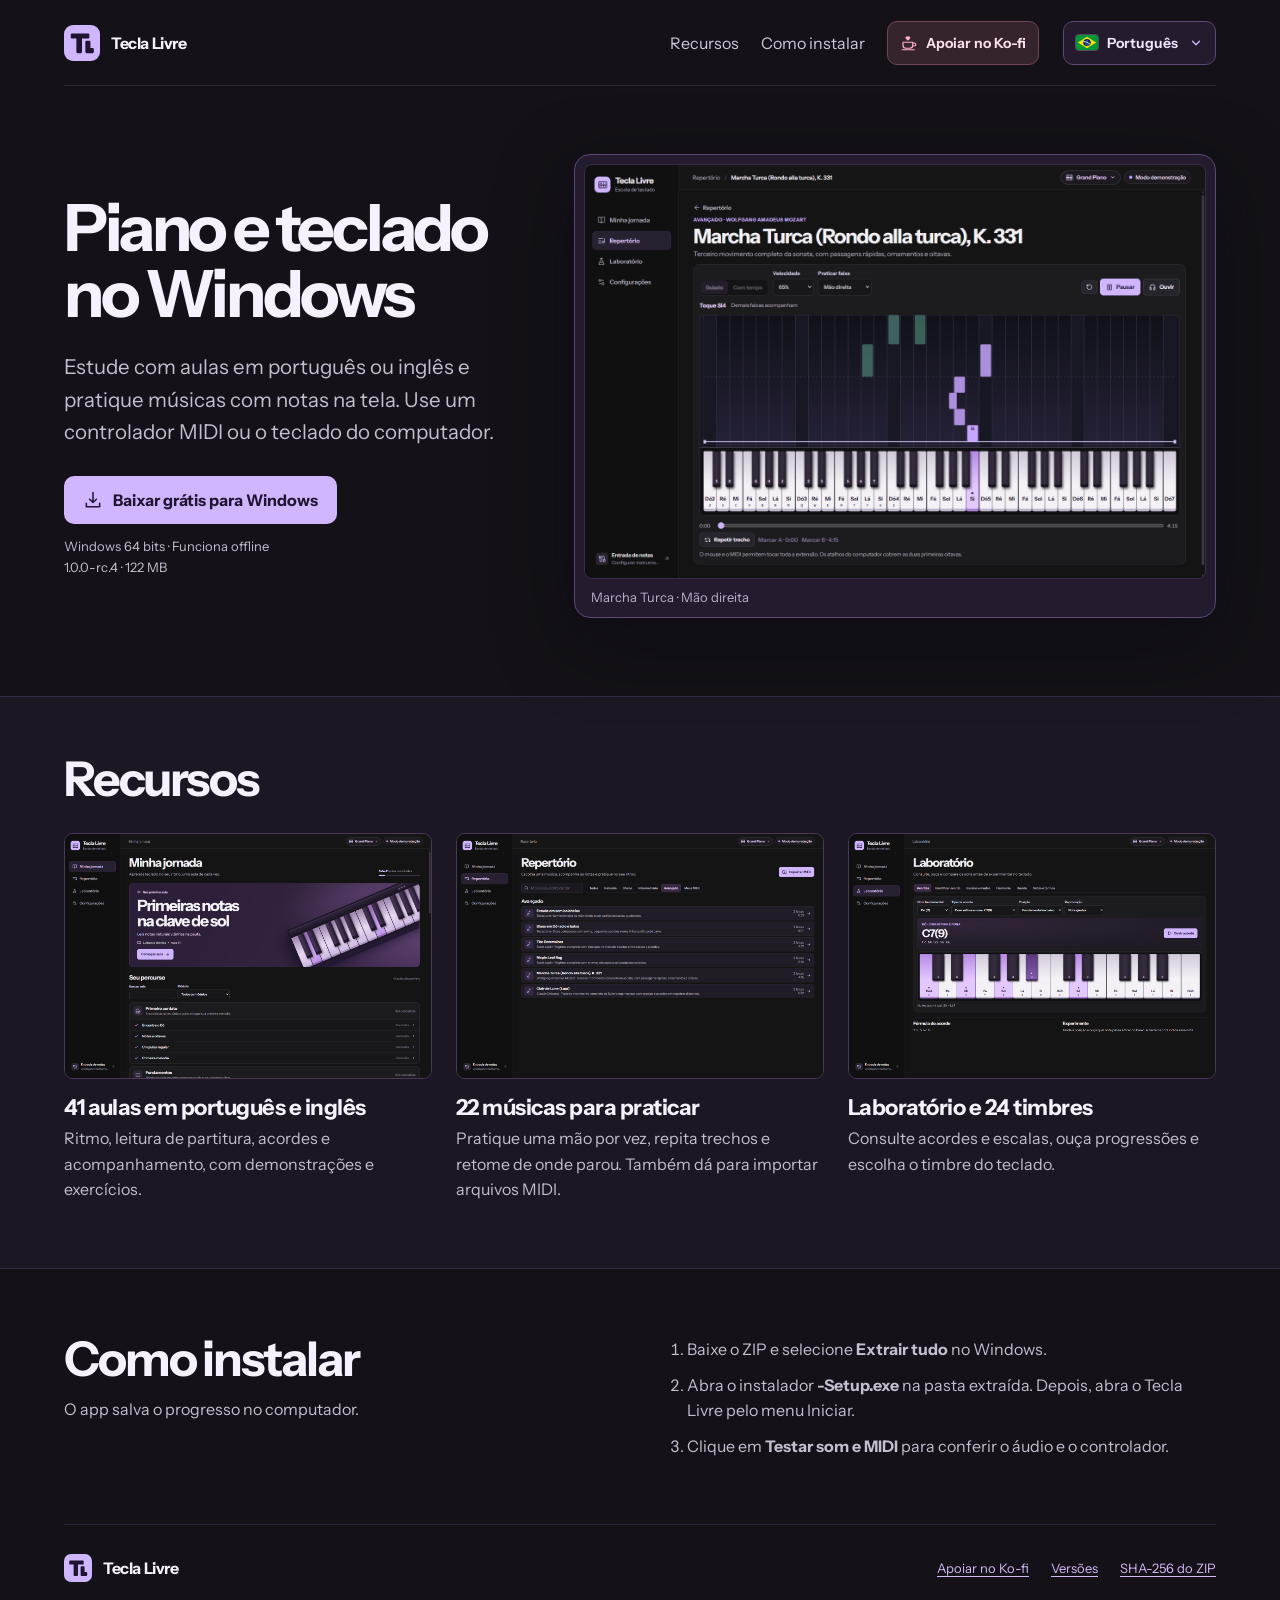
==== commit 01f7da55: "Atualiza o download do Tecla Livre para 1.0.0-rc.4" ====
--- a/index.html
+++ b/index.html
@@ -12,7 +12,7 @@
   <link rel="alternate" hreflang="x-default" href="https://teclalivre.github.io/">
   <link rel="icon" type="image/svg+xml" href="assets/marca.svg">
   <link rel="stylesheet" href="styles.css?v=support-button">
-  <script src="release-info.js" defer></script>
+  <script src="release-info.js?v=1.0.0-rc.4" defer></script>
   <script src="site.js?v=language-picker" defer></script>
 </head>
 <body>
@@ -36,8 +36,8 @@
         <svg class="language-chevron" width="14" height="14" viewBox="0 0 16 16" fill="none" aria-hidden="true"><path d="m4 6 4 4 4-4" stroke="currentColor" stroke-width="1.5" stroke-linecap="round" stroke-linejoin="round"/></svg>
       </summary>
       <ul class="language-options" aria-label="Idiomas">
-        <li><a href="./?lang=pt-BR&amp;v=apoio" lang="pt-BR" hreflang="pt-BR" aria-current="page"><img class="language-flag" src="assets/flag-br.svg" width="22" height="15" alt=""> Português (Brasil)</a></li>
-        <li><a href="en/?lang=en-US&amp;v=apoio" lang="en-US" hreflang="en-US"><img class="language-flag" src="assets/flag-us.svg" width="22" height="15" alt=""> English (US)</a></li>
+        <li><a href="./?lang=pt-BR&amp;v=1.0.0-rc.4" lang="pt-BR" hreflang="pt-BR" aria-current="page"><img class="language-flag" src="assets/flag-br.svg" width="22" height="15" alt=""> Português (Brasil)</a></li>
+        <li><a href="en/?lang=en-US&amp;v=1.0.0-rc.4" lang="en-US" hreflang="en-US"><img class="language-flag" src="assets/flag-us.svg" width="22" height="15" alt=""> English (US)</a></li>
       </ul>
     </details>
   </header>
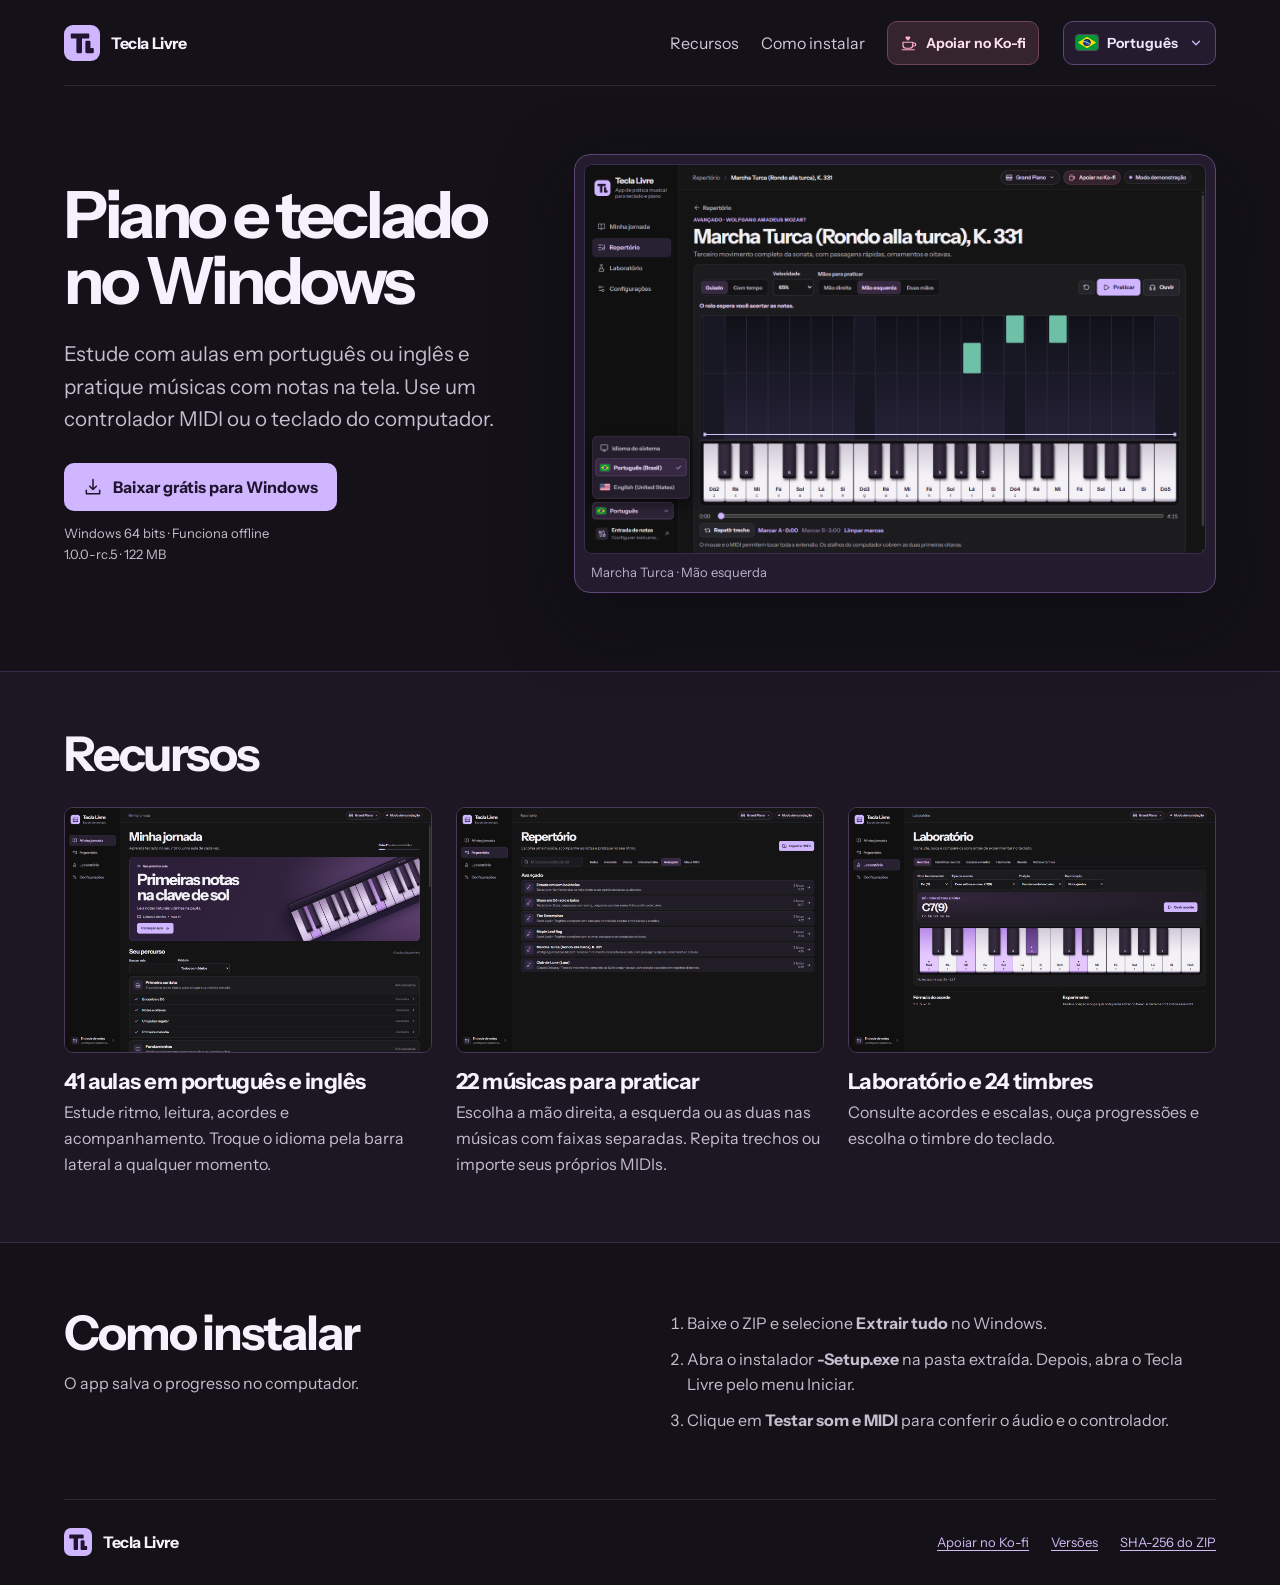
==== commit 93aaae3d: "Publica o download e as novidades da rc.5" ====
--- a/index.html
+++ b/index.html
@@ -12,7 +12,7 @@
   <link rel="alternate" hreflang="x-default" href="https://teclalivre.github.io/">
   <link rel="icon" type="image/svg+xml" href="assets/marca.svg">
   <link rel="stylesheet" href="styles.css?v=support-button">
-  <script src="release-info.js?v=1.0.0-rc.4" defer></script>
+  <script src="release-info.js?v=1.0.0-rc.5" defer></script>
   <script src="site.js?v=language-picker" defer></script>
 </head>
 <body>
@@ -36,8 +36,8 @@
         <svg class="language-chevron" width="14" height="14" viewBox="0 0 16 16" fill="none" aria-hidden="true"><path d="m4 6 4 4 4-4" stroke="currentColor" stroke-width="1.5" stroke-linecap="round" stroke-linejoin="round"/></svg>
       </summary>
       <ul class="language-options" aria-label="Idiomas">
-        <li><a href="./?lang=pt-BR&amp;v=1.0.0-rc.4" lang="pt-BR" hreflang="pt-BR" aria-current="page"><img class="language-flag" src="assets/flag-br.svg" width="22" height="15" alt=""> Português (Brasil)</a></li>
-        <li><a href="en/?lang=en-US&amp;v=1.0.0-rc.4" lang="en-US" hreflang="en-US"><img class="language-flag" src="assets/flag-us.svg" width="22" height="15" alt=""> English (US)</a></li>
+        <li><a href="./?lang=pt-BR&amp;v=1.0.0-rc.5" lang="pt-BR" hreflang="pt-BR" aria-current="page"><img class="language-flag" src="assets/flag-br.svg" width="22" height="15" alt=""> Português (Brasil)</a></li>
+        <li><a href="en/?lang=en-US&amp;v=1.0.0-rc.5" lang="en-US" hreflang="en-US"><img class="language-flag" src="assets/flag-us.svg" width="22" height="15" alt=""> English (US)</a></li>
       </ul>
     </details>
   </header>
@@ -55,8 +55,8 @@
         <p class="download-version" data-version></p>
       </div>
       <figure class="hero-image">
-        <img src="assets/marcha-turca.png" width="1440" height="960" alt="Marcha Turca em modo guiado, com notas coloridas descendo sobre o teclado virtual">
-        <figcaption>Marcha Turca · Mão direita</figcaption>
+        <img src="assets/marcha-turca.png?v=1.0.0-rc.5" width="1440" height="900" alt="Marcha Turca em modo guiado com a mão esquerda selecionada e o menu de idioma aberto">
+        <figcaption>Marcha Turca · Mão esquerda</figcaption>
       </figure>
     </section>
 
@@ -67,12 +67,12 @@
           <article>
             <img src="assets/jornada.png" width="1440" height="960" loading="lazy" alt="Minha jornada, com aulas organizadas por módulos e progresso salvo">
             <h3>41 aulas em português e inglês</h3>
-            <p>Ritmo, leitura de partitura, acordes e acompanhamento, com demonstrações e exercícios.</p>
+            <p>Estude ritmo, leitura, acordes e acompanhamento. Troque o idioma pela barra lateral a qualquer momento.</p>
           </article>
           <article>
             <img src="assets/repertorio.png" width="1440" height="960" loading="lazy" alt="Repertório avançado com peças de Mozart, Debussy e Scott Joplin">
             <h3>22 músicas para praticar</h3>
-            <p>Pratique uma mão por vez, repita trechos e retome de onde parou. Também dá para importar arquivos MIDI.</p>
+            <p>Escolha a mão direita, a esquerda ou as duas nas músicas com faixas separadas. Repita trechos ou importe seus próprios MIDIs.</p>
           </article>
           <article>
             <img src="assets/acordes.png" width="1440" height="960" loading="lazy" alt="Laboratório com acorde de Dó com sétima e nona destacado no teclado">
